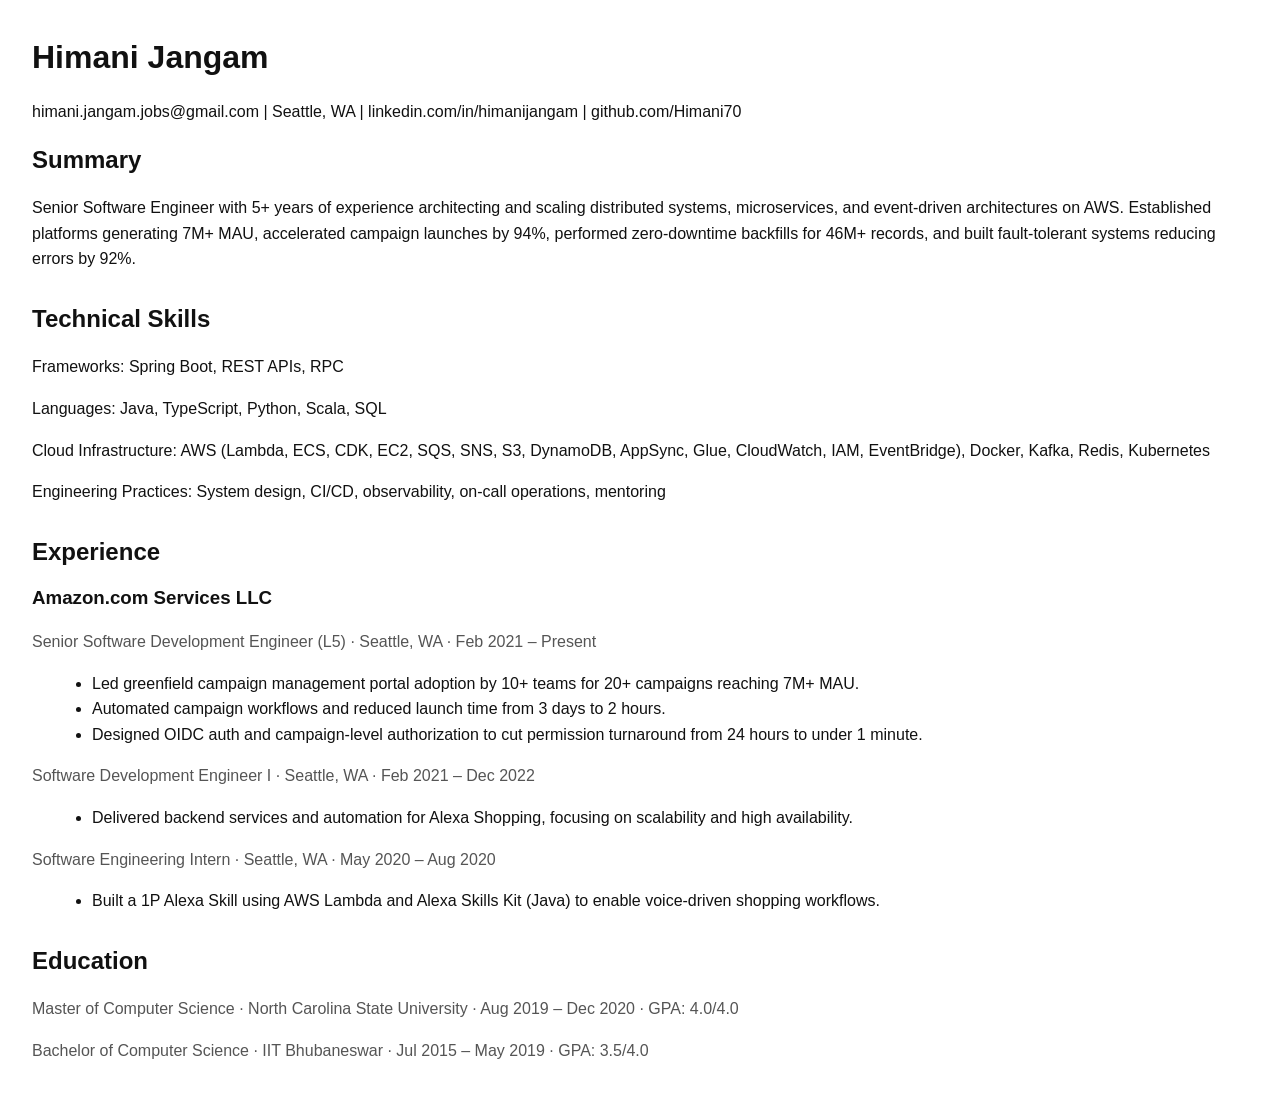
==== resume.html @ 2b89b9ea "Add portfolio site and GitHub Pages workflow" ====
<!DOCTYPE html>
<html lang="en">
  <head>
    <meta charset="UTF-8" />
    <meta name="viewport" content="width=device-width, initial-scale=1.0" />
    <title>Himani Jangam Resume</title>
    <style>
      body { font-family: Arial, sans-serif; line-height: 1.6; margin: 2rem; color: #111; }
      h1, h2, h3 { margin: 0 0 0.75rem 0; }
      .section { margin-bottom: 1.75rem; }
      .meta { color: #555; margin-bottom: 1rem; display: block; }
      ul { margin: 0.5rem 0 0 1.25rem; }
    </style>
  </head>
  <body>
    <h1>Himani Jangam</h1>
    <p>himani.jangam.jobs@gmail.com | Seattle, WA | linkedin.com/in/himanijangam | github.com/Himani70</p>
    <div class="section">
      <h2>Summary</h2>
      <p>Senior Software Engineer with 5+ years of experience architecting and scaling distributed systems, microservices, and event-driven architectures on AWS. Established platforms generating 7M+ MAU, accelerated campaign launches by 94%, performed zero-downtime backfills for 46M+ records, and built fault-tolerant systems reducing errors by 92%.</p>
    </div>
    <div class="section">
      <h2>Technical Skills</h2>
      <p>Frameworks: Spring Boot, REST APIs, RPC</p>
      <p>Languages: Java, TypeScript, Python, Scala, SQL</p>
      <p>Cloud Infrastructure: AWS (Lambda, ECS, CDK, EC2, SQS, SNS, S3, DynamoDB, AppSync, Glue, CloudWatch, IAM, EventBridge), Docker, Kafka, Redis, Kubernetes</p>
      <p>Engineering Practices: System design, CI/CD, observability, on-call operations, mentoring</p>
    </div>
    <div class="section">
      <h2>Experience</h2>
      <h3>Amazon.com Services LLC</h3>
      <p class="meta">Senior Software Development Engineer (L5) · Seattle, WA · Feb 2021 – Present</p>
      <ul>
        <li>Led greenfield campaign management portal adoption by 10+ teams for 20+ campaigns reaching 7M+ MAU.</li>
        <li>Automated campaign workflows and reduced launch time from 3 days to 2 hours.</li>
        <li>Designed OIDC auth and campaign-level authorization to cut permission turnaround from 24 hours to under 1 minute.</li>
      </ul>
      <p class="meta">Software Development Engineer I · Seattle, WA · Feb 2021 – Dec 2022</p>
      <ul>
        <li>Delivered backend services and automation for Alexa Shopping, focusing on scalability and high availability.</li>
      </ul>
      <p class="meta">Software Engineering Intern · Seattle, WA · May 2020 – Aug 2020</p>
      <ul>
        <li>Built a 1P Alexa Skill using AWS Lambda and Alexa Skills Kit (Java) to enable voice-driven shopping workflows.</li>
      </ul>
    </div>
    <div class="section">
      <h2>Education</h2>
      <p class="meta">Master of Computer Science · North Carolina State University · Aug 2019 – Dec 2020 · GPA: 4.0/4.0</p>
      <p class="meta">Bachelor of Computer Science · IIT Bhubaneswar · Jul 2015 – May 2019 · GPA: 3.5/4.0</p>
    </div>
  </body>
</html>
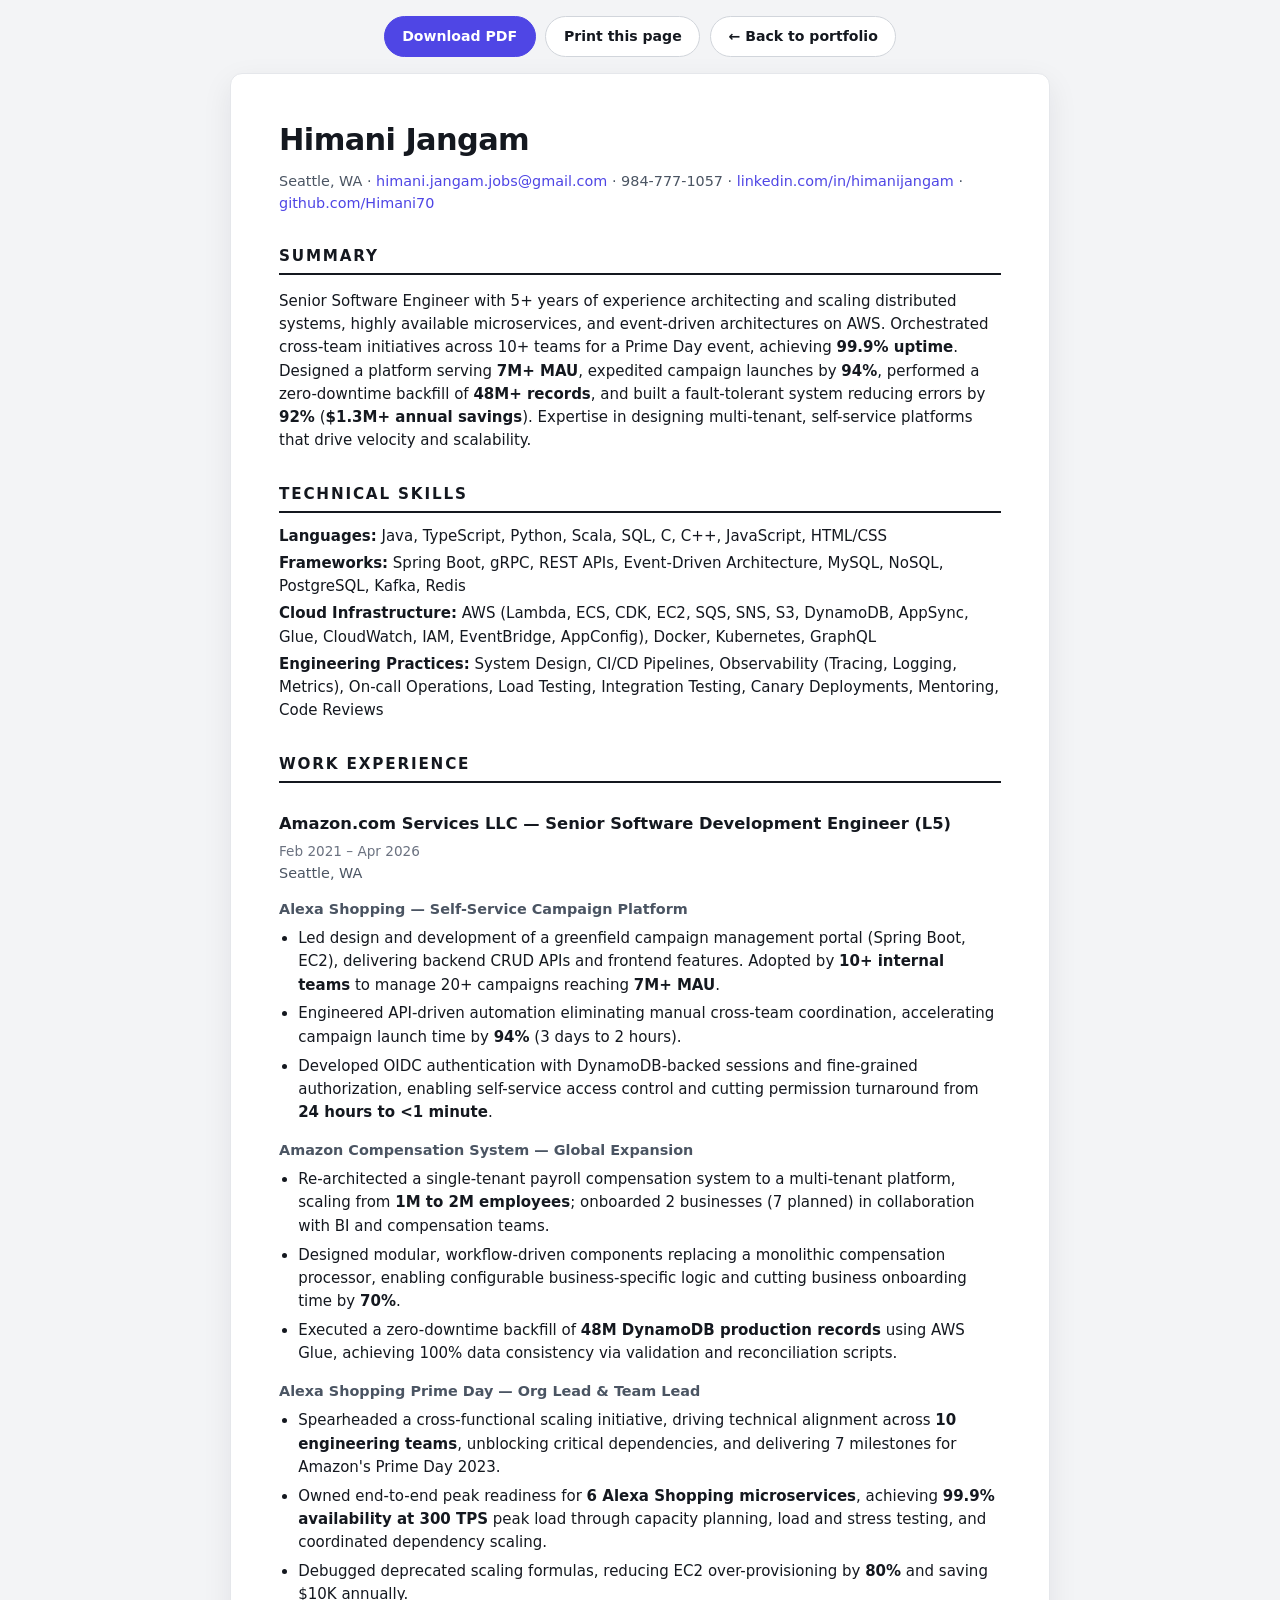
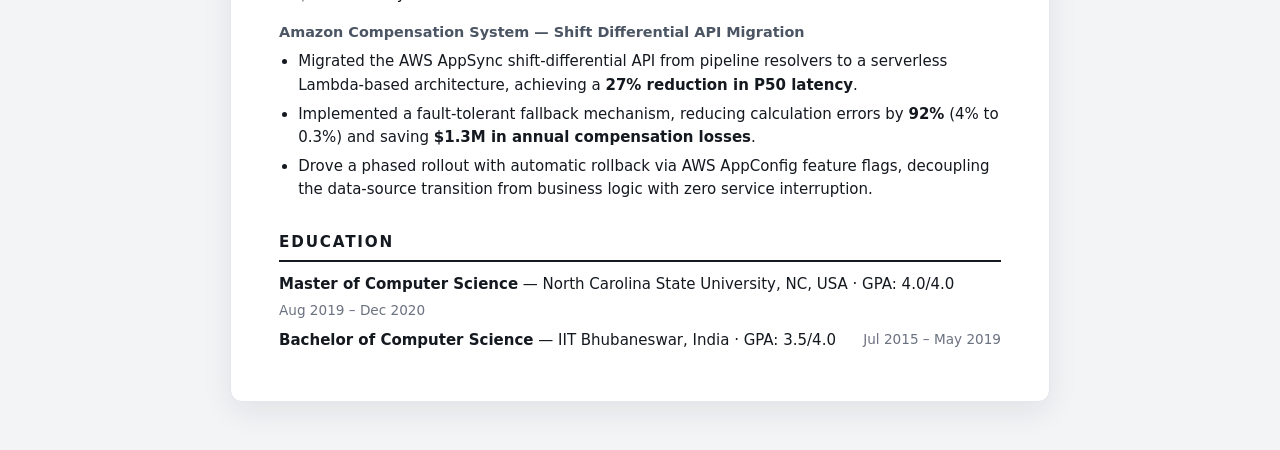
==== commit cf1e3bbf: "Revamp portfolio with recruiter-focused redesign - Rebuild index.html: impact metrics, Amazon experi" ====
--- a/resume.html
+++ b/resume.html
@@ -3,51 +3,185 @@
   <head>
     <meta charset="UTF-8" />
     <meta name="viewport" content="width=device-width, initial-scale=1.0" />
-    <title>Himani Jangam Resume</title>
+    <title>Himani Jangam — Résumé</title>
+    <meta name="description" content="Résumé of Himani Jangam, Senior Software Engineer — 5+ years at Amazon building distributed systems on AWS." />
+    <link rel="icon" href="favicon.svg" type="image/svg+xml" />
     <style>
-      body { font-family: Arial, sans-serif; line-height: 1.6; margin: 2rem; color: #111; }
-      h1, h2, h3 { margin: 0 0 0.75rem 0; }
-      .section { margin-bottom: 1.75rem; }
-      .meta { color: #555; margin-bottom: 1rem; display: block; }
-      ul { margin: 0.5rem 0 0 1.25rem; }
+      :root {
+        --ink: #14181f;
+        --muted: #4b5563;
+        --faint: #6b7280;
+        --accent: #4f46e5;
+        --rule: #e5e7eb;
+      }
+      * { box-sizing: border-box; }
+      body {
+        margin: 0;
+        background: #f3f4f6;
+        color: var(--ink);
+        font: 15px/1.55 'Inter', system-ui, -apple-system, 'Segoe UI', Arial, sans-serif;
+      }
+      .toolbar {
+        display: flex;
+        flex-wrap: wrap;
+        gap: 0.6rem;
+        justify-content: center;
+        padding: 1rem;
+      }
+      .toolbar a {
+        display: inline-block;
+        padding: 0.55rem 1.1rem;
+        border-radius: 999px;
+        font-size: 0.88rem;
+        font-weight: 600;
+        text-decoration: none;
+        border: 1px solid #d1d5db;
+        color: var(--ink);
+        background: #fff;
+      }
+      .toolbar a.primary { background: var(--accent); border-color: var(--accent); color: #fff; }
+      .page {
+        max-width: 820px;
+        margin: 0 auto 3rem;
+        padding: 2.6rem 3rem;
+        background: #fff;
+        border: 1px solid var(--rule);
+        border-radius: 12px;
+        box-shadow: 0 10px 30px rgba(15, 23, 42, 0.08);
+      }
+      h1 { margin: 0; font-size: 1.9rem; letter-spacing: -0.02em; }
+      .contact { margin: 0.4rem 0 0; font-size: 0.9rem; color: var(--muted); }
+      .contact a { color: var(--accent); text-decoration: none; }
+      h2 {
+        margin: 1.9rem 0 0.7rem;
+        padding-bottom: 0.3rem;
+        border-bottom: 2px solid var(--ink);
+        font-size: 0.95rem;
+        letter-spacing: 0.12em;
+        text-transform: uppercase;
+      }
+      h3 { margin: 1rem 0 0.1rem; font-size: 1.02rem; }
+      .role-line {
+        display: flex;
+        flex-wrap: wrap;
+        justify-content: space-between;
+        gap: 0.25rem 1.5rem;
+        align-items: baseline;
+      }
+      .dates { font-size: 0.85rem; color: var(--faint); white-space: nowrap; }
+      .sub { margin: 0; font-size: 0.9rem; color: var(--muted); }
+      ul { margin: 0.45rem 0 0.9rem; padding-left: 1.2rem; }
+      li { margin-bottom: 0.35rem; }
+      li strong, p strong { font-weight: 600; }
+      .skills p { margin: 0.25rem 0; }
+      .skills strong { display: inline-block; min-width: 0; }
+      .edu-line { display: flex; flex-wrap: wrap; justify-content: space-between; gap: 0.25rem 1.5rem; margin: 0.45rem 0; }
+      .edu-line p { margin: 0; }
+
+      @media (max-width: 640px) {
+        .page { padding: 1.8rem 1.4rem; border-radius: 0; }
+      }
+      @media print {
+        body { background: #fff; }
+        .toolbar { display: none; }
+        .page {
+          max-width: none;
+          margin: 0;
+          padding: 0;
+          border: 0;
+          border-radius: 0;
+          box-shadow: none;
+        }
+        a { color: inherit; text-decoration: none; }
+      }
     </style>
   </head>
   <body>
-    <h1>Himani Jangam</h1>
-    <p>himani.jangam.jobs@gmail.com | Seattle, WA | linkedin.com/in/himanijangam | github.com/Himani70</p>
-    <div class="section">
-      <h2>Summary</h2>
-      <p>Senior Software Engineer with 5+ years of experience architecting and scaling distributed systems, microservices, and event-driven architectures on AWS. Established platforms generating 7M+ MAU, accelerated campaign launches by 94%, performed zero-downtime backfills for 46M+ records, and built fault-tolerant systems reducing errors by 92%.</p>
-    </div>
-    <div class="section">
-      <h2>Technical Skills</h2>
-      <p>Frameworks: Spring Boot, REST APIs, RPC</p>
-      <p>Languages: Java, TypeScript, Python, Scala, SQL</p>
-      <p>Cloud Infrastructure: AWS (Lambda, ECS, CDK, EC2, SQS, SNS, S3, DynamoDB, AppSync, Glue, CloudWatch, IAM, EventBridge), Docker, Kafka, Redis, Kubernetes</p>
-      <p>Engineering Practices: System design, CI/CD, observability, on-call operations, mentoring</p>
-    </div>
-    <div class="section">
-      <h2>Experience</h2>
-      <h3>Amazon.com Services LLC</h3>
-      <p class="meta">Senior Software Development Engineer (L5) · Seattle, WA · Feb 2021 – Present</p>
-      <ul>
-        <li>Led greenfield campaign management portal adoption by 10+ teams for 20+ campaigns reaching 7M+ MAU.</li>
-        <li>Automated campaign workflows and reduced launch time from 3 days to 2 hours.</li>
-        <li>Designed OIDC auth and campaign-level authorization to cut permission turnaround from 24 hours to under 1 minute.</li>
-      </ul>
-      <p class="meta">Software Development Engineer I · Seattle, WA · Feb 2021 – Dec 2022</p>
-      <ul>
-        <li>Delivered backend services and automation for Alexa Shopping, focusing on scalability and high availability.</li>
-      </ul>
-      <p class="meta">Software Engineering Intern · Seattle, WA · May 2020 – Aug 2020</p>
-      <ul>
-        <li>Built a 1P Alexa Skill using AWS Lambda and Alexa Skills Kit (Java) to enable voice-driven shopping workflows.</li>
-      </ul>
-    </div>
-    <div class="section">
-      <h2>Education</h2>
-      <p class="meta">Master of Computer Science · North Carolina State University · Aug 2019 – Dec 2020 · GPA: 4.0/4.0</p>
-      <p class="meta">Bachelor of Computer Science · IIT Bhubaneswar · Jul 2015 – May 2019 · GPA: 3.5/4.0</p>
-    </div>
+    <nav class="toolbar" aria-label="Résumé actions">
+      <a class="primary" href="assets/Himani_Jangam_Resume.pdf" download>Download PDF</a>
+      <a href="javascript:window.print()">Print this page</a>
+      <a href="index.html">← Back to portfolio</a>
+    </nav>
+
+    <main class="page">
+      <header>
+        <h1>Himani Jangam</h1>
+        <p class="contact">
+          Seattle, WA · <a href="mailto:himani.jangam.jobs@gmail.com">himani.jangam.jobs@gmail.com</a> · 984-777-1057 ·
+          <a href="https://linkedin.com/in/himanijangam">linkedin.com/in/himanijangam</a> ·
+          <a href="https://github.com/Himani70">github.com/Himani70</a>
+        </p>
+      </header>
+
+      <section>
+        <h2>Summary</h2>
+        <p>
+          Senior Software Engineer with 5+ years of experience architecting and scaling distributed systems, highly
+          available microservices, and event-driven architectures on AWS. Orchestrated cross-team initiatives across
+          10+ teams for a Prime Day event, achieving <strong>99.9% uptime</strong>. Designed a platform serving
+          <strong>7M+ MAU</strong>, expedited campaign launches by <strong>94%</strong>, performed a zero-downtime
+          backfill of <strong>48M+ records</strong>, and built a fault-tolerant system reducing errors by
+          <strong>92%</strong> (<strong>$1.3M+ annual savings</strong>). Expertise in designing multi-tenant,
+          self-service platforms that drive velocity and scalability.
+        </p>
+      </section>
+
+      <section class="skills">
+        <h2>Technical Skills</h2>
+        <p><strong>Languages:</strong> Java, TypeScript, Python, Scala, SQL, C, C++, JavaScript, HTML/CSS</p>
+        <p><strong>Frameworks:</strong> Spring Boot, gRPC, REST APIs, Event-Driven Architecture, MySQL, NoSQL, PostgreSQL, Kafka, Redis</p>
+        <p><strong>Cloud Infrastructure:</strong> AWS (Lambda, ECS, CDK, EC2, SQS, SNS, S3, DynamoDB, AppSync, Glue, CloudWatch, IAM, EventBridge, AppConfig), Docker, Kubernetes, GraphQL</p>
+        <p><strong>Engineering Practices:</strong> System Design, CI/CD Pipelines, Observability (Tracing, Logging, Metrics), On-call Operations, Load Testing, Integration Testing, Canary Deployments, Mentoring, Code Reviews</p>
+      </section>
+
+      <section>
+        <h2>Work Experience</h2>
+        <div class="role-line">
+          <h3>Amazon.com Services LLC — Senior Software Development Engineer (L5)</h3>
+          <span class="dates">Feb 2021 – Apr 2026</span>
+        </div>
+        <p class="sub">Seattle, WA</p>
+
+        <p class="sub" style="margin-top: 0.8rem"><strong>Alexa Shopping — Self-Service Campaign Platform</strong></p>
+        <ul>
+          <li>Led design and development of a greenfield campaign management portal (Spring Boot, EC2), delivering backend CRUD APIs and frontend features. Adopted by <strong>10+ internal teams</strong> to manage 20+ campaigns reaching <strong>7M+ MAU</strong>.</li>
+          <li>Engineered API-driven automation eliminating manual cross-team coordination, accelerating campaign launch time by <strong>94%</strong> (3 days to 2 hours).</li>
+          <li>Developed OIDC authentication with DynamoDB-backed sessions and fine-grained authorization, enabling self-service access control and cutting permission turnaround from <strong>24 hours to &lt;1 minute</strong>.</li>
+        </ul>
+
+        <p class="sub"><strong>Amazon Compensation System — Global Expansion</strong></p>
+        <ul>
+          <li>Re-architected a single-tenant payroll compensation system to a multi-tenant platform, scaling from <strong>1M to 2M employees</strong>; onboarded 2 businesses (7 planned) in collaboration with BI and compensation teams.</li>
+          <li>Designed modular, workflow-driven components replacing a monolithic compensation processor, enabling configurable business-specific logic and cutting business onboarding time by <strong>70%</strong>.</li>
+          <li>Executed a zero-downtime backfill of <strong>48M DynamoDB production records</strong> using AWS Glue, achieving 100% data consistency via validation and reconciliation scripts.</li>
+        </ul>
+
+        <p class="sub"><strong>Alexa Shopping Prime Day — Org Lead &amp; Team Lead</strong></p>
+        <ul>
+          <li>Spearheaded a cross-functional scaling initiative, driving technical alignment across <strong>10 engineering teams</strong>, unblocking critical dependencies, and delivering 7 milestones for Amazon's Prime Day 2023.</li>
+          <li>Owned end-to-end peak readiness for <strong>6 Alexa Shopping microservices</strong>, achieving <strong>99.9% availability at 300 TPS</strong> peak load through capacity planning, load and stress testing, and coordinated dependency scaling.</li>
+          <li>Debugged deprecated scaling formulas, reducing EC2 over-provisioning by <strong>80%</strong> and saving $10K annually.</li>
+        </ul>
+
+        <p class="sub"><strong>Amazon Compensation System — Shift Differential API Migration</strong></p>
+        <ul>
+          <li>Migrated the AWS AppSync shift-differential API from pipeline resolvers to a serverless Lambda-based architecture, achieving a <strong>27% reduction in P50 latency</strong>.</li>
+          <li>Implemented a fault-tolerant fallback mechanism, reducing calculation errors by <strong>92%</strong> (4% to 0.3%) and saving <strong>$1.3M in annual compensation losses</strong>.</li>
+          <li>Drove a phased rollout with automatic rollback via AWS AppConfig feature flags, decoupling the data-source transition from business logic with zero service interruption.</li>
+        </ul>
+      </section>
+
+      <section>
+        <h2>Education</h2>
+        <div class="edu-line">
+          <p><strong>Master of Computer Science</strong> — North Carolina State University, NC, USA · GPA: 4.0/4.0</p>
+          <span class="dates">Aug 2019 – Dec 2020</span>
+        </div>
+        <div class="edu-line">
+          <p><strong>Bachelor of Computer Science</strong> — IIT Bhubaneswar, India · GPA: 3.5/4.0</p>
+          <span class="dates">Jul 2015 – May 2019</span>
+        </div>
+      </section>
+    </main>
   </body>
 </html>
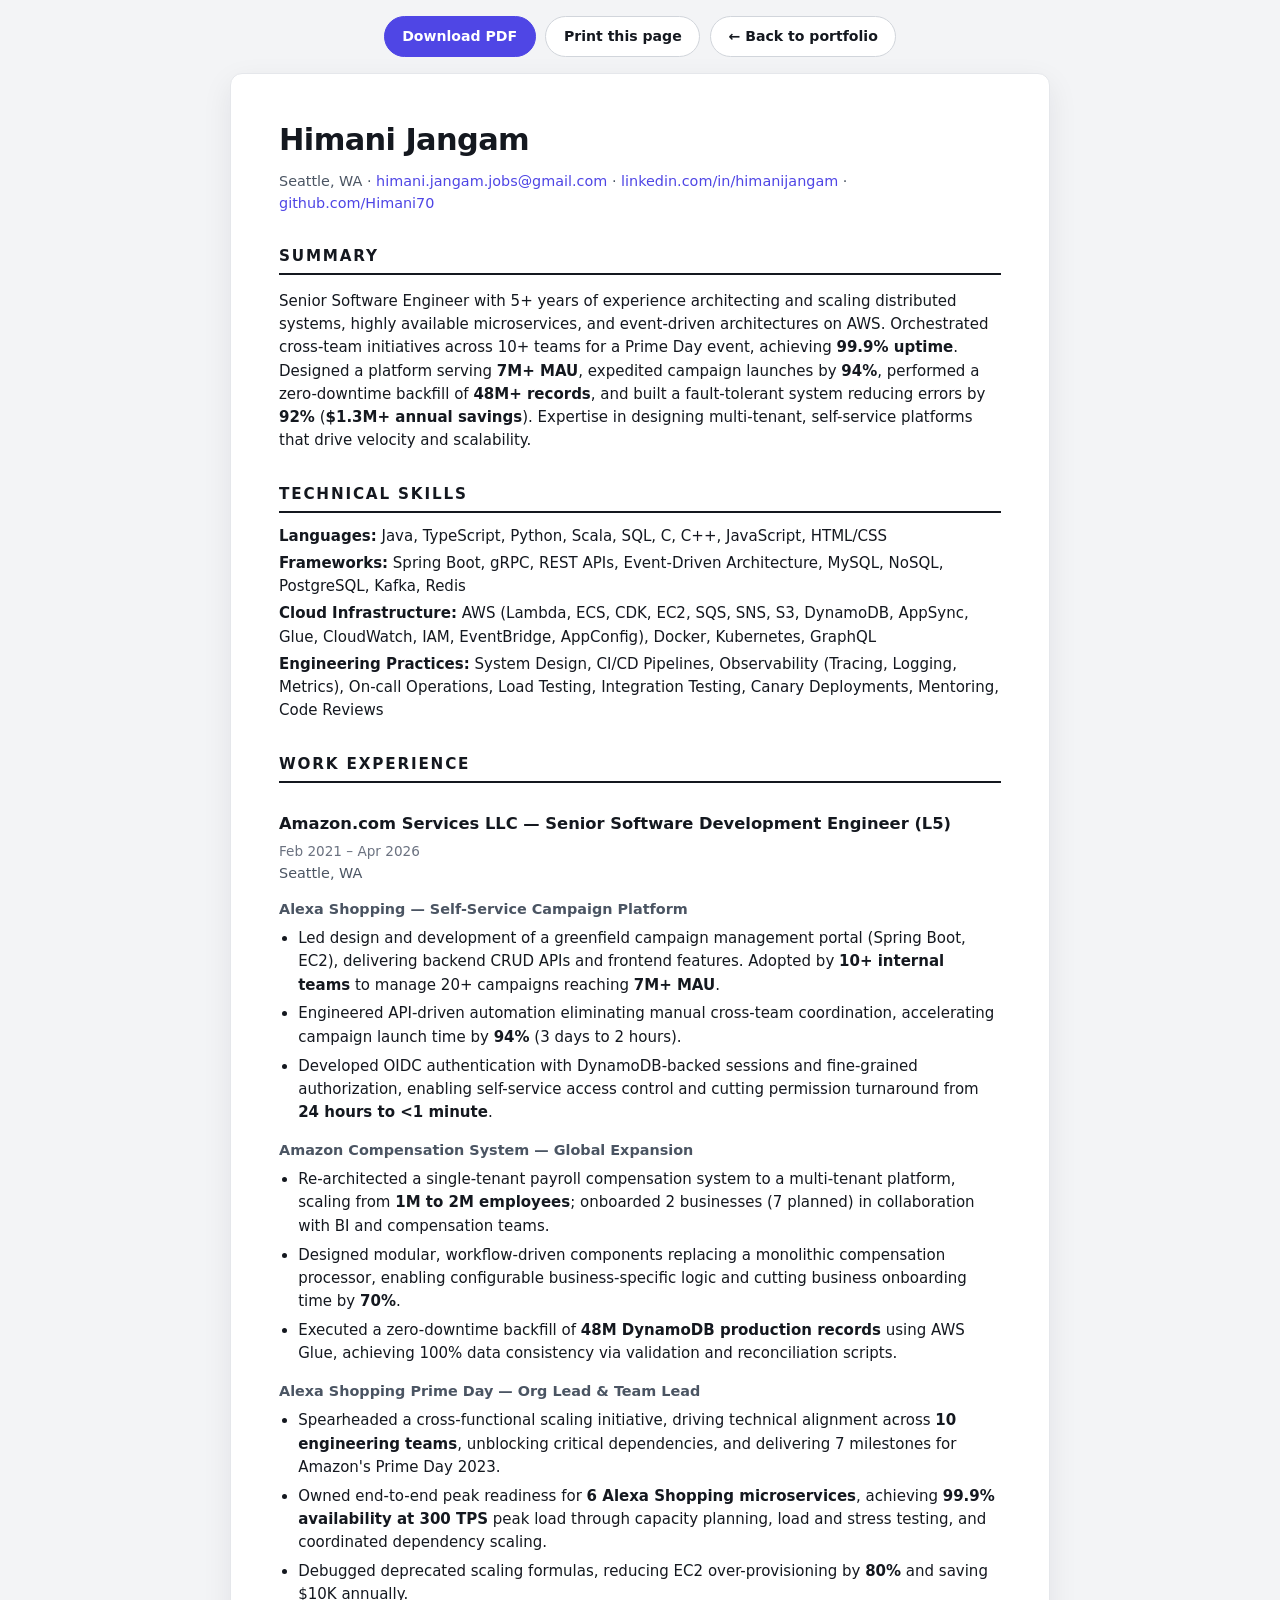
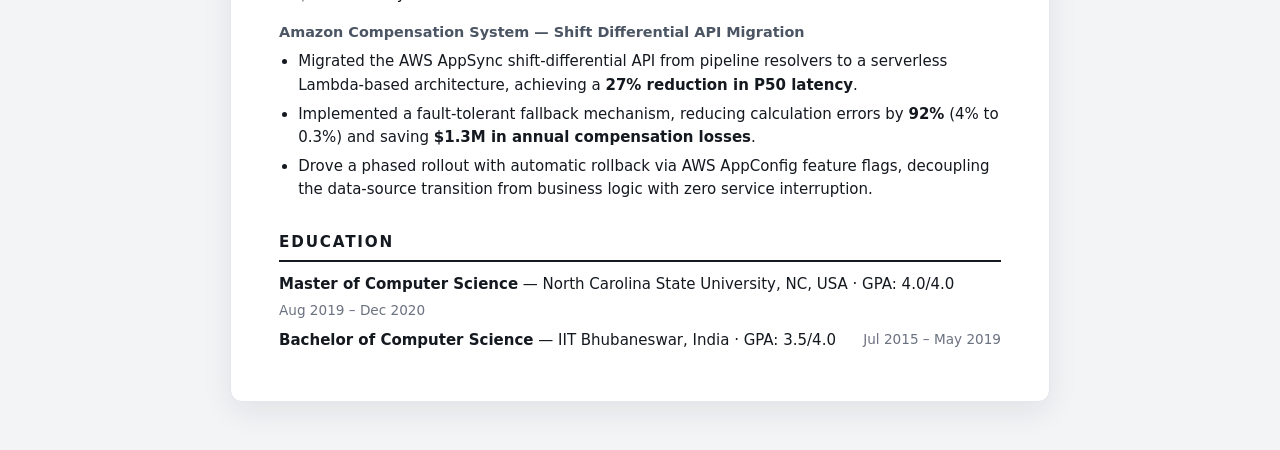
==== commit a1dc55bd: "Remove phone number; restore top-nav template in light palette - Strip phone from hero links, contac" ====
--- a/resume.html
+++ b/resume.html
@@ -107,7 +107,7 @@
       <header>
         <h1>Himani Jangam</h1>
         <p class="contact">
-          Seattle, WA · <a href="mailto:himani.jangam.jobs@gmail.com">himani.jangam.jobs@gmail.com</a> · 984-777-1057 ·
+          Seattle, WA · <a href="mailto:himani.jangam.jobs@gmail.com">himani.jangam.jobs@gmail.com</a> ·
           <a href="https://linkedin.com/in/himanijangam">linkedin.com/in/himanijangam</a> ·
           <a href="https://github.com/Himani70">github.com/Himani70</a>
         </p>
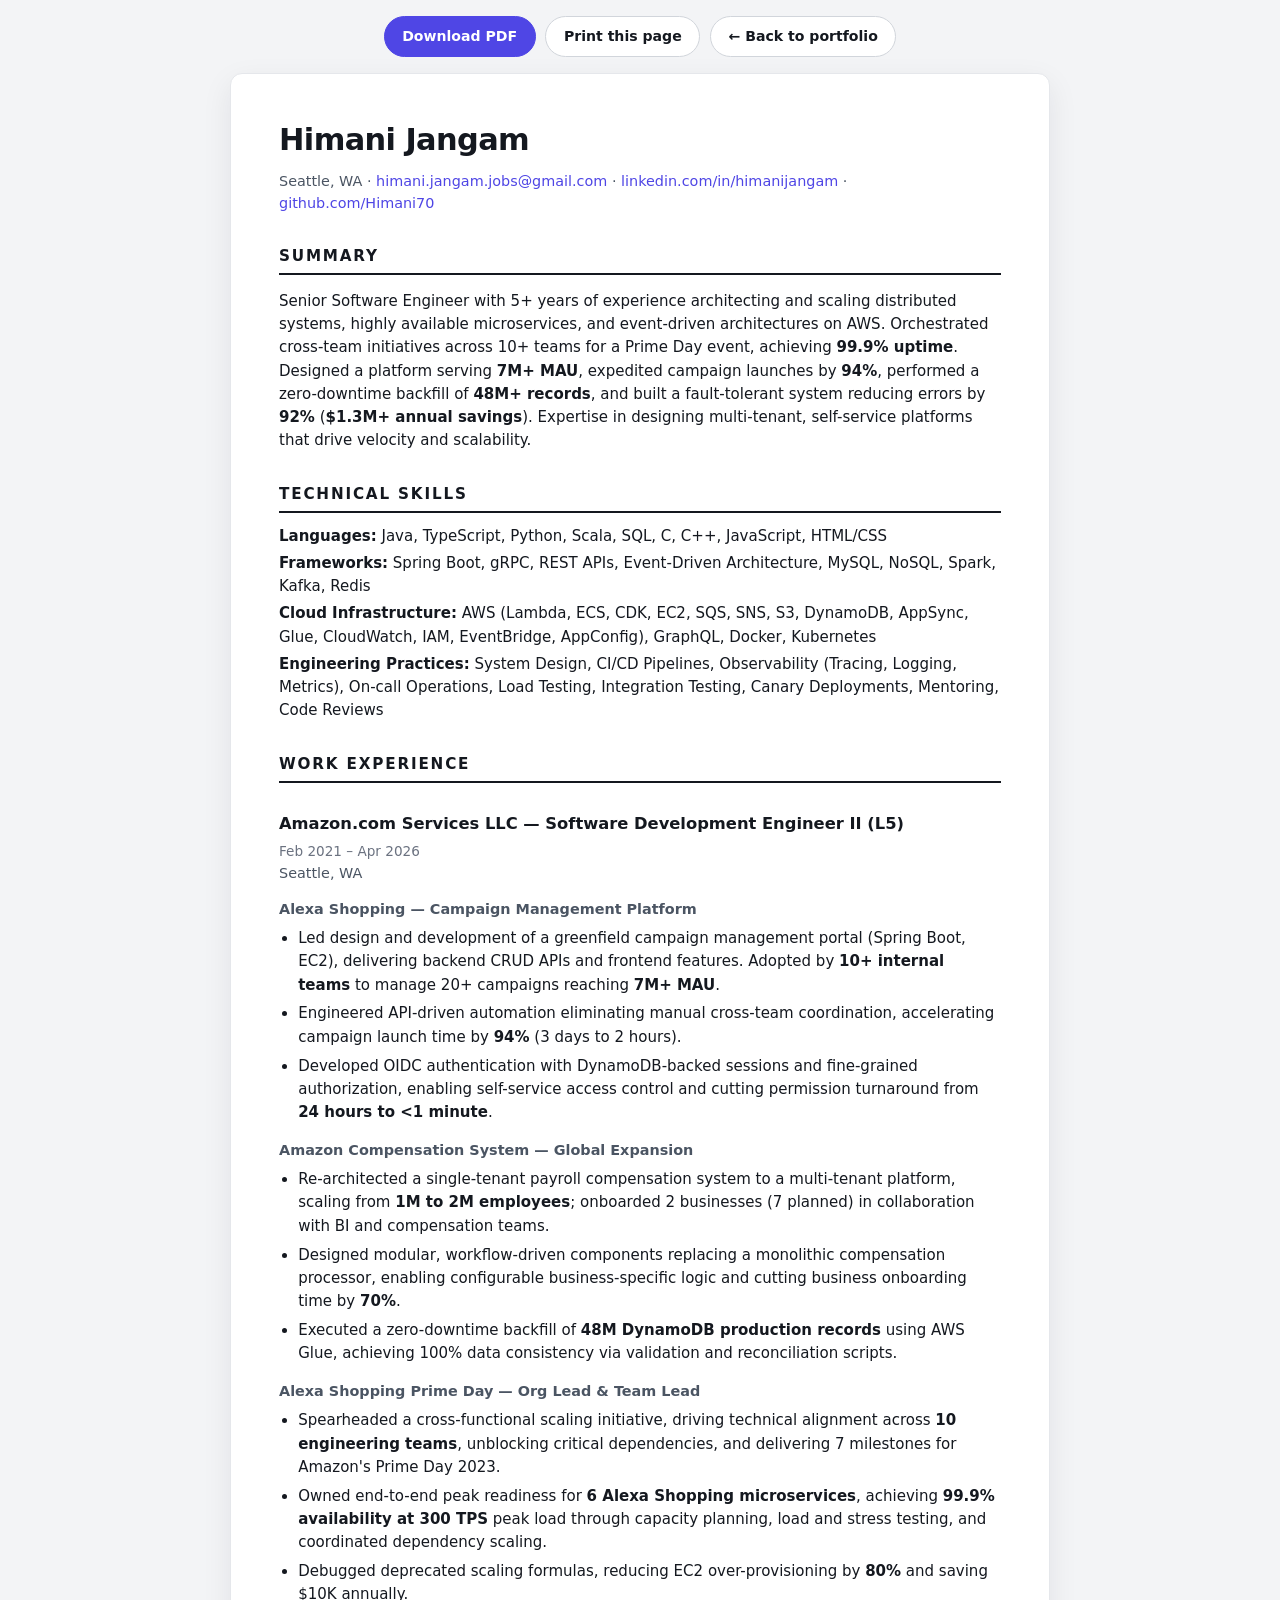
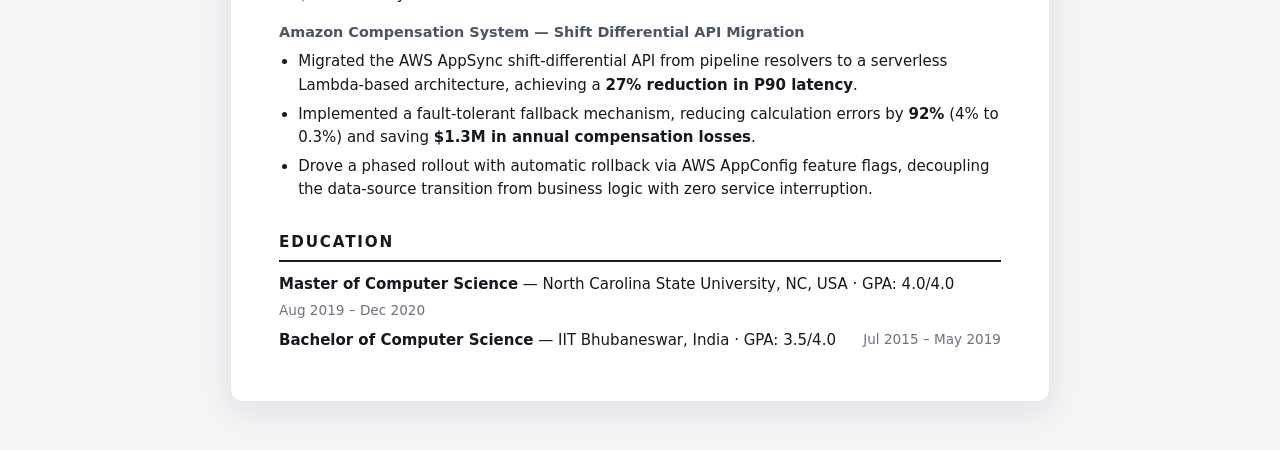
==== commit 4666c699: "Swap in updated resume PDF; sync site and web resume to match - Serve the new Google-Docs-exported r" ====
--- a/resume.html
+++ b/resume.html
@@ -129,20 +129,20 @@
       <section class="skills">
         <h2>Technical Skills</h2>
         <p><strong>Languages:</strong> Java, TypeScript, Python, Scala, SQL, C, C++, JavaScript, HTML/CSS</p>
-        <p><strong>Frameworks:</strong> Spring Boot, gRPC, REST APIs, Event-Driven Architecture, MySQL, NoSQL, PostgreSQL, Kafka, Redis</p>
-        <p><strong>Cloud Infrastructure:</strong> AWS (Lambda, ECS, CDK, EC2, SQS, SNS, S3, DynamoDB, AppSync, Glue, CloudWatch, IAM, EventBridge, AppConfig), Docker, Kubernetes, GraphQL</p>
+        <p><strong>Frameworks:</strong> Spring Boot, gRPC, REST APIs, Event-Driven Architecture, MySQL, NoSQL, Spark, Kafka, Redis</p>
+        <p><strong>Cloud Infrastructure:</strong> AWS (Lambda, ECS, CDK, EC2, SQS, SNS, S3, DynamoDB, AppSync, Glue, CloudWatch, IAM, EventBridge, AppConfig), GraphQL, Docker, Kubernetes</p>
         <p><strong>Engineering Practices:</strong> System Design, CI/CD Pipelines, Observability (Tracing, Logging, Metrics), On-call Operations, Load Testing, Integration Testing, Canary Deployments, Mentoring, Code Reviews</p>
       </section>
 
       <section>
         <h2>Work Experience</h2>
         <div class="role-line">
-          <h3>Amazon.com Services LLC — Senior Software Development Engineer (L5)</h3>
+          <h3>Amazon.com Services LLC — Software Development Engineer II (L5)</h3>
           <span class="dates">Feb 2021 – Apr 2026</span>
         </div>
         <p class="sub">Seattle, WA</p>
 
-        <p class="sub" style="margin-top: 0.8rem"><strong>Alexa Shopping — Self-Service Campaign Platform</strong></p>
+        <p class="sub" style="margin-top: 0.8rem"><strong>Alexa Shopping — Campaign Management Platform</strong></p>
         <ul>
           <li>Led design and development of a greenfield campaign management portal (Spring Boot, EC2), delivering backend CRUD APIs and frontend features. Adopted by <strong>10+ internal teams</strong> to manage 20+ campaigns reaching <strong>7M+ MAU</strong>.</li>
           <li>Engineered API-driven automation eliminating manual cross-team coordination, accelerating campaign launch time by <strong>94%</strong> (3 days to 2 hours).</li>
@@ -165,7 +165,7 @@
 
         <p class="sub"><strong>Amazon Compensation System — Shift Differential API Migration</strong></p>
         <ul>
-          <li>Migrated the AWS AppSync shift-differential API from pipeline resolvers to a serverless Lambda-based architecture, achieving a <strong>27% reduction in P50 latency</strong>.</li>
+          <li>Migrated the AWS AppSync shift-differential API from pipeline resolvers to a serverless Lambda-based architecture, achieving a <strong>27% reduction in P90 latency</strong>.</li>
           <li>Implemented a fault-tolerant fallback mechanism, reducing calculation errors by <strong>92%</strong> (4% to 0.3%) and saving <strong>$1.3M in annual compensation losses</strong>.</li>
           <li>Drove a phased rollout with automatic rollback via AWS AppConfig feature flags, decoupling the data-source transition from business logic with zero service interruption.</li>
         </ul>
